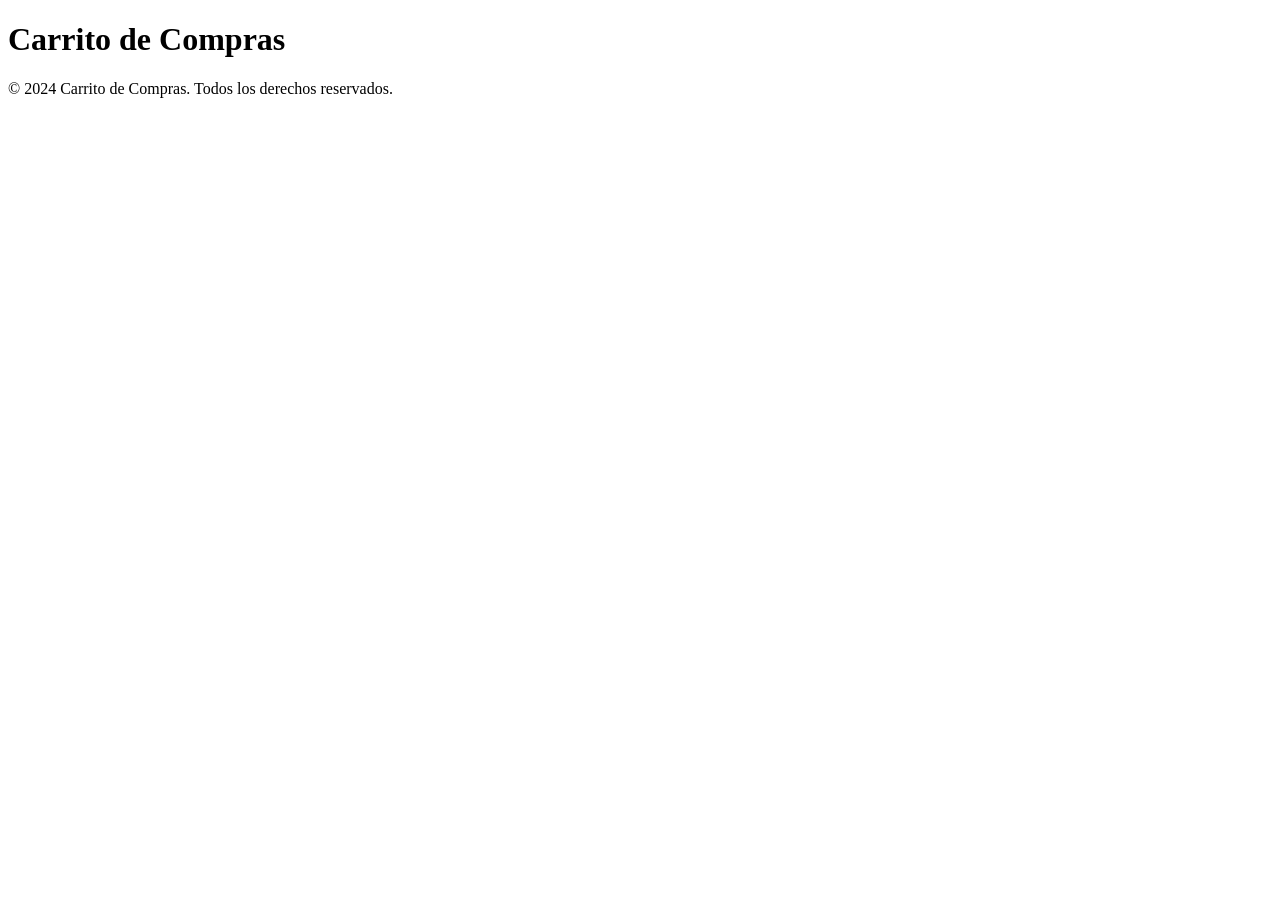
==== docs/index.html @ 4e1166ee "Rename carrito.html to index.html" ====
<!DOCTYPE html>
<html lang="en">
<head>
    <meta charset="UTF-8">
    <meta http-equiv="X-UA-Compatible" content="IE=edge">
    <meta name="viewport" content="width=device-width, initial-scale=1.0">
    <title>Carrito de Compras</title>
    <link rel="stylesheet" href="carrito.css">
</head>
<body>
    <header>
        <h1>Carrito de Compras</h1>
    </header>
</body>
<footer>
    <p>&copy; 2024 Carrito de Compras. Todos los derechos reservados.</p>
</footer>
</html>
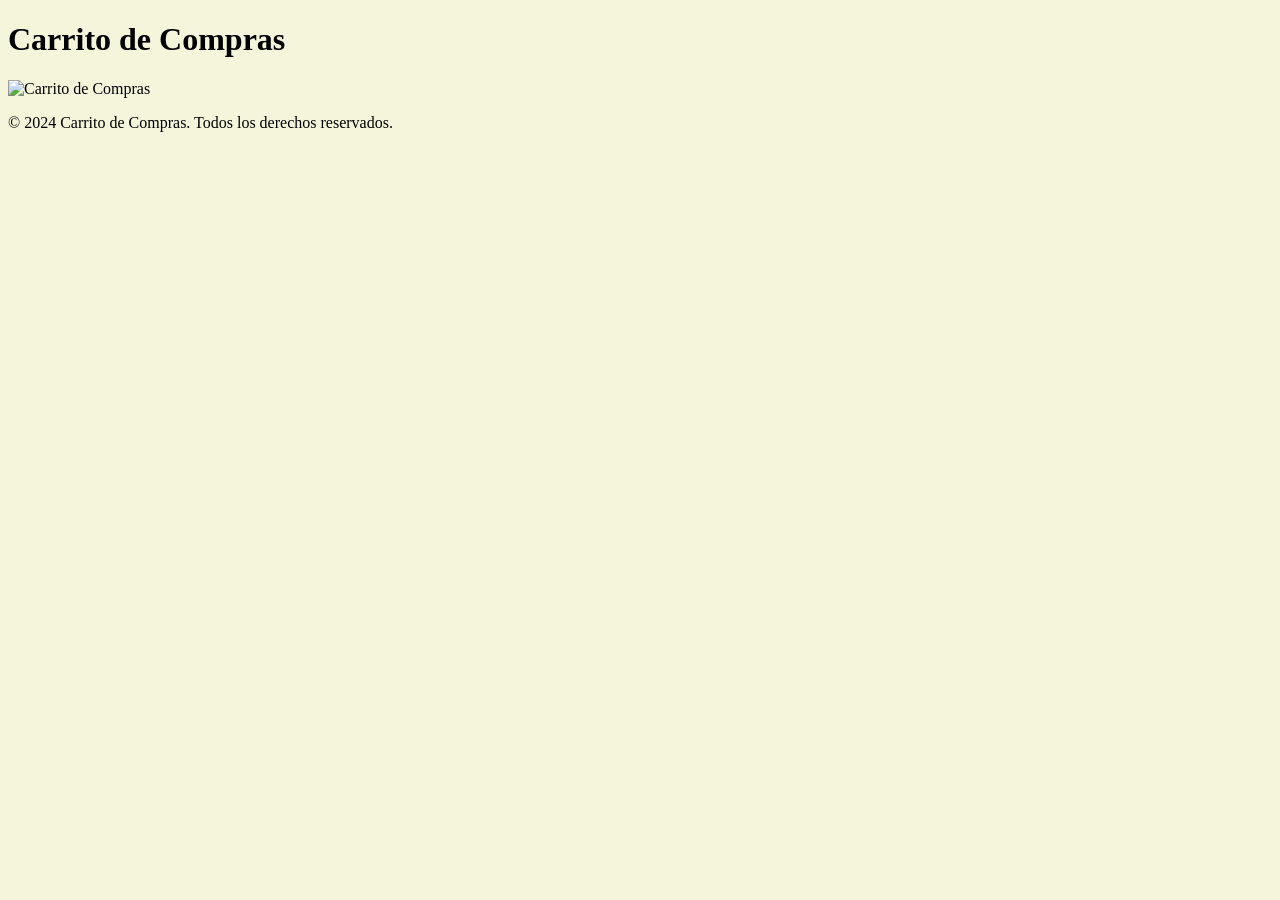
==== commit 1feb885a: "Rename carrito.html to index.html" ====
--- a/docs/index.html
+++ b/docs/index.html
@@ -4,6 +4,7 @@
     <meta charset="UTF-8">
     <meta http-equiv="X-UA-Compatible" content="IE=edge">
     <meta name="viewport" content="width=device-width, initial-scale=1.0">
+    <link rel="stylesheet" href="style.css">
     <title>Carrito de Compras</title>
     <link rel="stylesheet" href="carrito.css">
 </head>
@@ -11,6 +12,9 @@
     <header>
         <h1>Carrito de Compras</h1>
     </header>
+    <p></p>
+    <img src="carrito.png" alt="Carrito de Compras"> <!--incluyo width y height !-->
+
 </body>
 <footer>
     <p>&copy; 2024 Carrito de Compras. Todos los derechos reservados.</p>
--- a/docs/style.css
+++ b/docs/style.css
@@ -0,0 +1,8 @@
+body
+{
+  background:beige;
+}
+title
+{
+  color:green;
+}
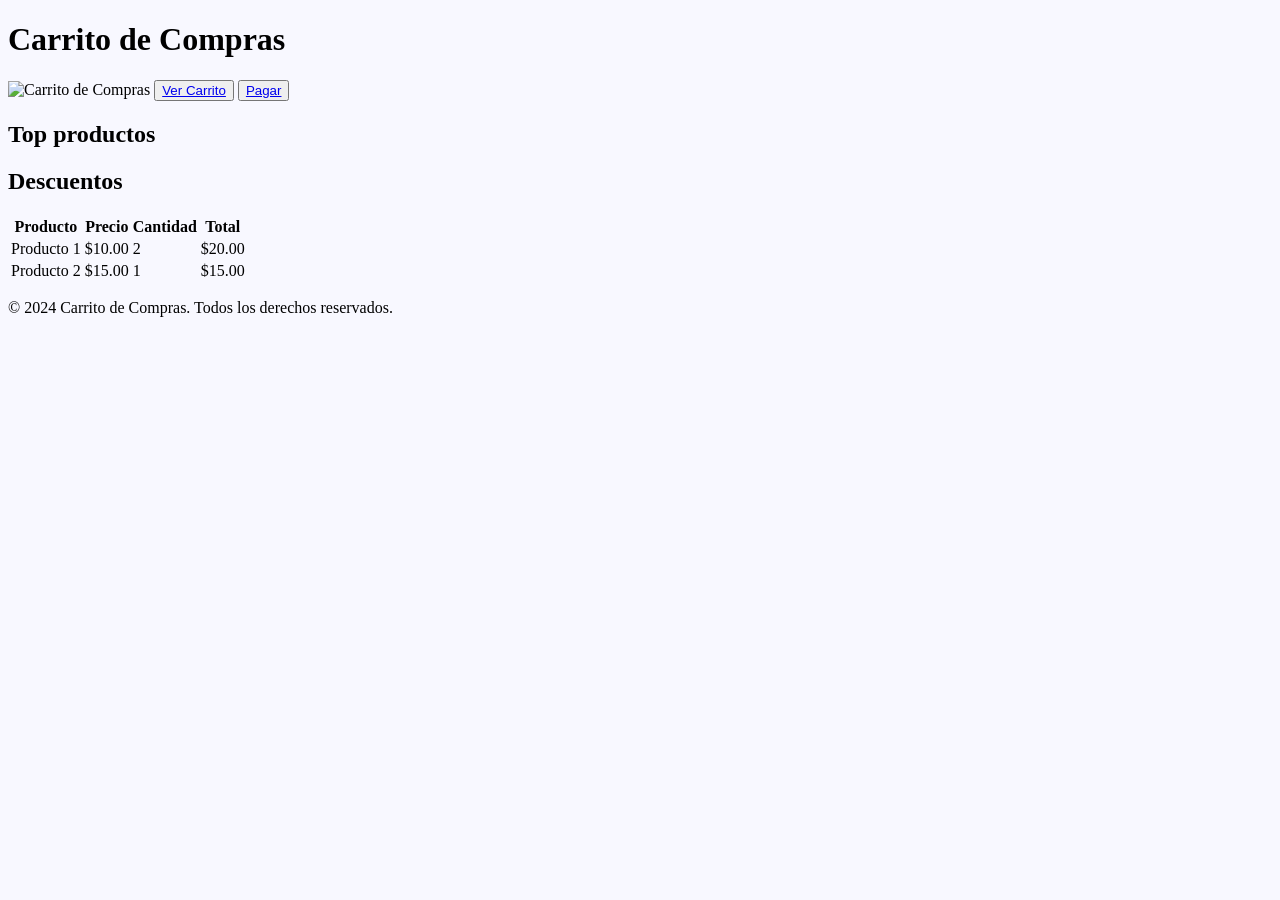
==== commit 030e2aff: "tres paginas y formulario  y tabla" ====
--- a/docs/index.html
+++ b/docs/index.html
@@ -15,6 +15,39 @@
     <p></p>
     <img src="carrito.png" alt="Carrito de Compras"> <!--incluyo width y height !-->
 
+    <button class="btn">
+        <a href="carrito.html">Ver Carrito</a>
+    </button>
+
+    <button class = "btn">
+        <a href="compra.html">Pagar</a>
+    </button>
+
+    <h2>Top productos</h2>
+
+    <h2>Descuentos</h2>
+    <table>
+        <tr>
+            <th>Producto</th>
+            <th>Precio</th>
+            <th>Cantidad</th>
+            <th>Total</th>
+        </tr>
+        <tr>
+            <td>Producto 1</td>
+            <td>$10.00</td>
+            <td>2</td>
+            <td>$20.00</td>
+        </tr>
+        <tr>
+            <td>Producto 2</td>
+            <td>$15.00</td>
+            <td>1</td>
+            <td>$15.00</td>
+        </tr>
+        <!-- Agrega más productos según sea necesario -->
+    </table>
+
 </body>
 <footer>
     <p>&copy; 2024 Carrito de Compras. Todos los derechos reservados.</p>
--- a/docs/style.css
+++ b/docs/style.css
@@ -1,8 +1,8 @@
 body
 {
-  background:beige;
+  background:#F8F8FF;
 }
 title
 {
-  color:green;
+  color:#000080;
 }
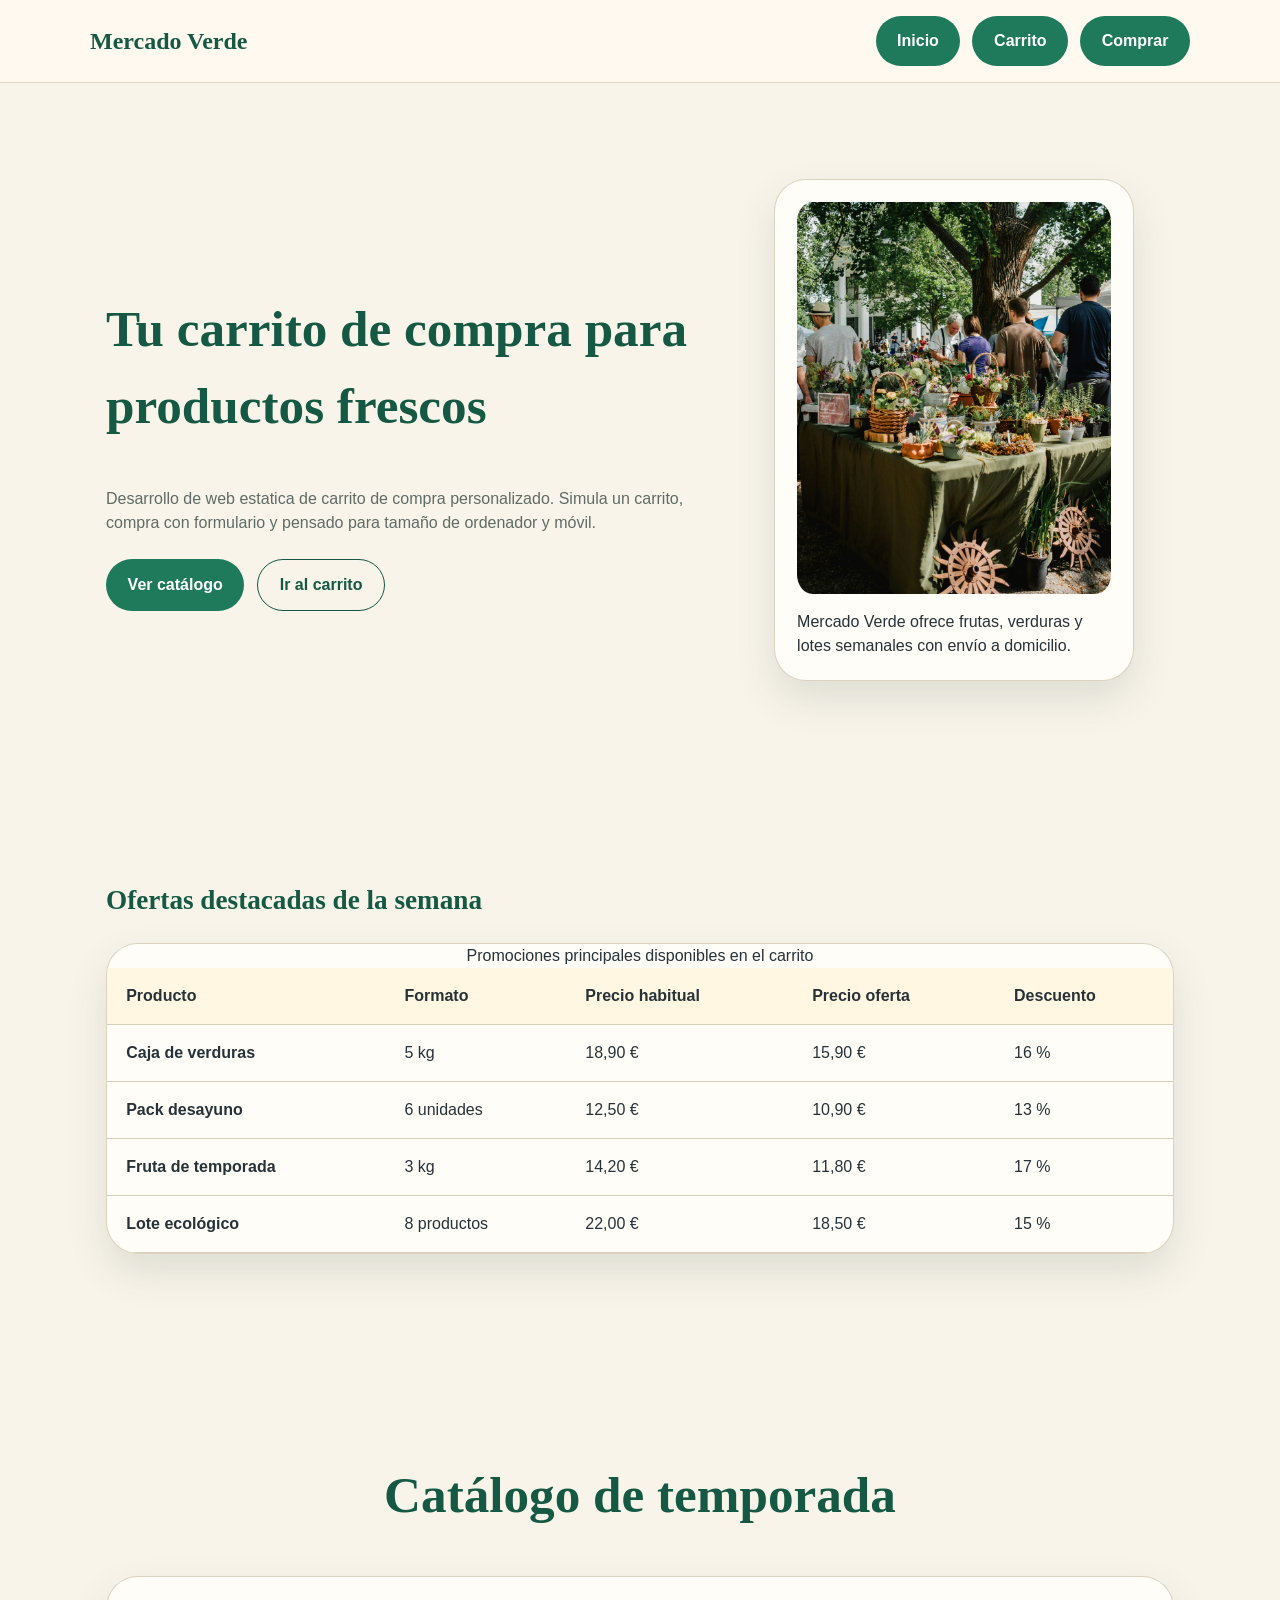
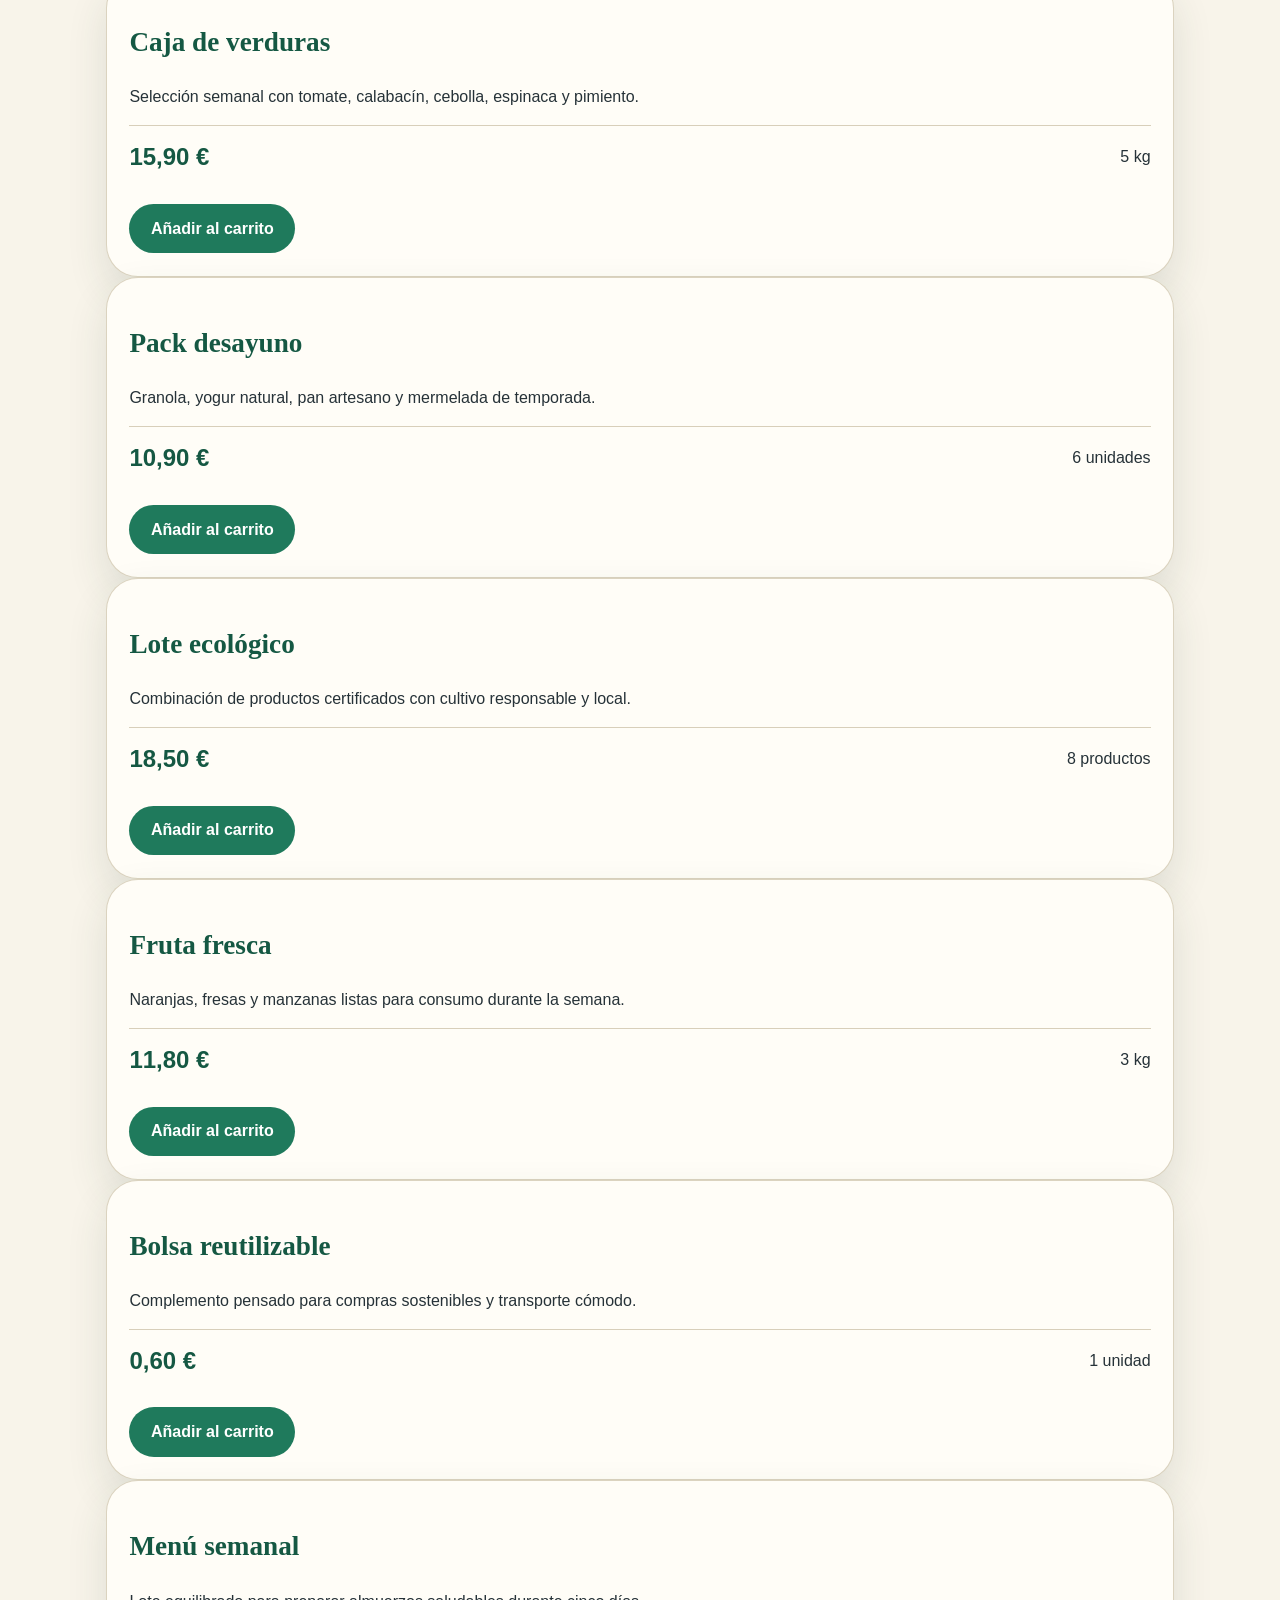
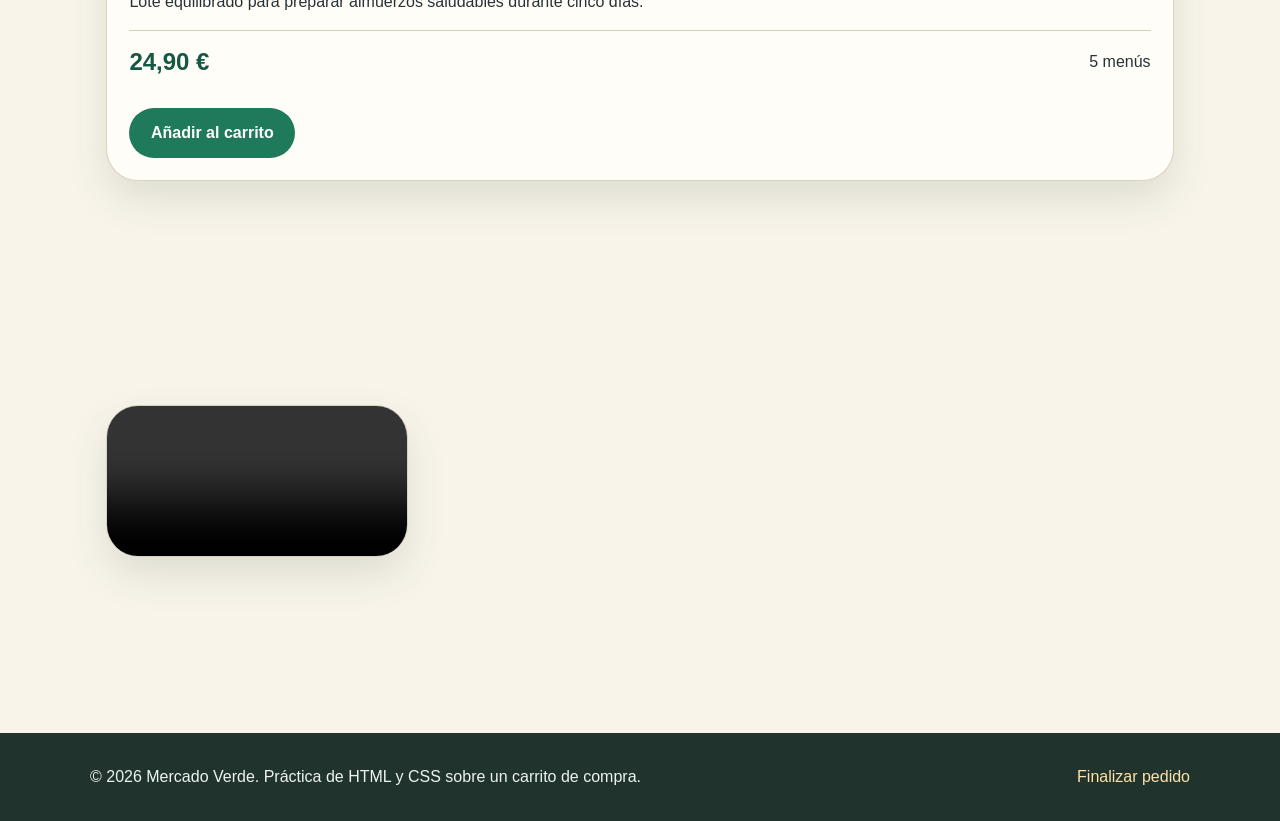
==== commit 91beba22: "Actualizando commits sin video pesado" ====
--- a/docs/index.html
+++ b/docs/index.html
@@ -1,55 +1,186 @@
 <!DOCTYPE html>
-<html lang="en">
+<html lang="es">
+
 <head>
     <meta charset="UTF-8">
-    <meta http-equiv="X-UA-Compatible" content="IE=edge">
     <meta name="viewport" content="width=device-width, initial-scale=1.0">
+    <title>Mercado Verde | Inicio</title>
     <link rel="stylesheet" href="style.css">
-    <title>Carrito de Compras</title>
-    <link rel="stylesheet" href="carrito.css">
 </head>
+
 <body>
-    <header>
-        <h1>Carrito de Compras</h1>
+    <header class="site-header">
+        <div class="container header-inner">
+            <a class="brand" href="index.html">Mercado Verde</a>
+            <nav aria-label="Principal">
+                <ul class="nav-list">
+                    <li><a aria-current="page" href="index.html">Inicio</a></li>
+                    <li><a href="carrito.html">Carrito</a></li>
+                    <li><a href="compra.html">Comprar</a></li>
+                </ul>
+            </nav>
+        </div>
     </header>
-    <p></p>
-    <img src="carrito.png" alt="Carrito de Compras"> <!--incluyo width y height !-->
 
-    <button class="btn">
-        <a href="carrito.html">Ver Carrito</a>
-    </button>
+    <main>
+        <section class="section">
+            <div class="container section-grid">
+                <div>
+                    <h1>Tu carrito de compra para productos frescos</h1>
+                    <p class="section-intro">Desarrollo de web estatica de carrito de compra personalizado. Simula un
+                        carrito, compra con formulario y pensado para tamaño de ordenador y móvil. </p>
+                    <div class="actions">
+                        <a class="button" href="catalogo.html">Ver catálogo</a>
+                        <a class="button button-secondary" href="carrito.html">Ir al carrito</a>
+                    </div>
+                </div>
+                <figure class="media-card">
+                    <img src="media/mercado.jpg"
+                        alt="Ilustración de una tienda con bolsas de compra y productos frescos.">
+                    <figcaption>Mercado Verde ofrece frutas, verduras y lotes semanales con envío a domicilio.
+                    </figcaption>
+                </figure>
+            </div>
+        </section>
+    </main>
 
-    <button class = "btn">
-        <a href="compra.html">Pagar</a>
-    </button>
+    <main>
+        <section class="section">
+            <div class="container">
+                <h2>Ofertas destacadas de la semana</h2>
+                <div class="table-div">
+                    <table>
+                        <caption>Promociones principales disponibles en el carrito</caption>
+                        <thead>
+                            <tr>
+                                <th scope="col">Producto</th>
+                                <th scope="col">Formato</th>
+                                <th scope="col">Precio habitual</th>
+                                <th scope="col">Precio oferta</th>
+                                <th scope="col">Descuento</th>
+                            </tr>
+                        </thead>
+                        <tbody>
+                            <tr>
+                                <th scope="row">Caja de verduras</th>
+                                <td>5 kg</td>
+                                <td>18,90 €</td>
+                                <td>15,90 €</td>
+                                <td>16 %</td>
+                            </tr>
+                            <tr>
+                                <th scope="row">Pack desayuno</th>
+                                <td>6 unidades</td>
+                                <td>12,50 €</td>
+                                <td>10,90 €</td>
+                                <td>13 %</td>
+                            </tr>
+                            <tr>
+                                <th scope="row">Fruta de temporada</th>
+                                <td>3 kg</td>
+                                <td>14,20 €</td>
+                                <td>11,80 €</td>
+                                <td>17 %</td>
+                            </tr>
+                            <tr>
+                                <th scope="row">Lote ecológico</th>
+                                <td>8 productos</td>
+                                <td>22,00 €</td>
+                                <td>18,50 €</td>
+                                <td>15 %</td>
+                            </tr>
+                        </tbody>
+                    </table>
+                </div>
+            </div>
+        </section>
+    </main>
+    <main class="section">
+        <section>
+            <div class="container">
+                <h1 style="text-align: center;">Catálogo de temporada</h1>
+                <section class="product-grid" aria-label="Listado de productos">
+                    <article class="product-card">
+                        <h2>Caja de verduras</h2>
+                        <p>Selección semanal con tomate, calabacín, cebolla, espinaca y pimiento.</p>
+                        <div class="price-div">
+                            <span class="price">15,90 €</span>
+                            <span>5 kg</span>
+                        </div>
+                        <a class="button" href="carrito.html">Añadir al carrito</a>
+                    </article>
 
-    <h2>Top productos</h2>
+                    <article class="product-card">
+                        <h2>Pack desayuno</h2>
+                        <p>Granola, yogur natural, pan artesano y mermelada de temporada.</p>
+                        <div class="price-div">
+                            <span class="price">10,90 €</span>
+                            <span>6 unidades</span>
+                        </div>
+                        <a class="button" href="carrito.html">Añadir al carrito</a>
+                    </article>
 
-    <h2>Descuentos</h2>
-    <table>
-        <tr>
-            <th>Producto</th>
-            <th>Precio</th>
-            <th>Cantidad</th>
-            <th>Total</th>
-        </tr>
-        <tr>
-            <td>Producto 1</td>
-            <td>$10.00</td>
-            <td>2</td>
-            <td>$20.00</td>
-        </tr>
-        <tr>
-            <td>Producto 2</td>
-            <td>$15.00</td>
-            <td>1</td>
-            <td>$15.00</td>
-        </tr>
-        <!-- Agrega más productos según sea necesario -->
-    </table>
+                    <article class="product-card">
+                        <h2>Lote ecológico</h2>
+                        <p>Combinación de productos certificados con cultivo responsable y local.</p>
+                        <div class="price-div">
+                            <span class="price">18,50 €</span>
+                            <span>8 productos</span>
+                        </div>
+                        <a class="button" href="carrito.html">Añadir al carrito</a>
+                    </article>
+
+                    <article class="product-card">
+                        <h2>Fruta fresca</h2>
+                        <p>Naranjas, fresas y manzanas listas para consumo durante la semana.</p>
+                        <div class="price-div">
+                            <span class="price">11,80 €</span>
+                            <span>3 kg</span>
+                        </div>
+                        <a class="button" href="carrito.html">Añadir al carrito</a>
+                    </article>
+
+                    <article class="product-card">
+                        <h2>Bolsa reutilizable</h2>
+                        <p>Complemento pensado para compras sostenibles y transporte cómodo.</p>
+                        <div class="price-div">
+                            <span class="price">0,60 €</span>
+                            <span>1 unidad</span>
+                        </div>
+                        <a class="button" href="carrito.html">Añadir al carrito</a>
+                    </article>
+
+                    <article class="product-card">
+                        <h2>Menú semanal</h2>
+                        <p>Lote equilibrado para preparar almuerzos saludables durante cinco días.</p>
+                        <div class="price-div">
+                            <span class="price">24,90 €</span>
+                            <span>5 menús</span>
+                        </div>
+                        <a class="button" href="carrito.html">Añadir al carrito</a>
+                    </article>
+                </section>
+            </div>
+        </section>
+    </main>
+
+    <main class="section">
+        <section class="section">
+            <div class="container">
+                <video class="video-principal" controls muted preload="metadata">
+                    <source src="media/campo.mp4" type="video/mp4">
+                    Tu navegador no puede reproducir este vídeo.
+                </video>
+            </div>
+        </section>
+    </main>
 
 </body>
-<footer>
-    <p>&copy; 2024 Carrito de Compras. Todos los derechos reservados.</p>
+<footer class="site-footer">
+    <div class="container footer-inner">
+        <p>&copy; 2026 Mercado Verde. Práctica de HTML y CSS sobre un carrito de compra.</p>
+        <a href="compra.html">Finalizar pedido</a>
+    </div>
 </footer>
-</html>
+
+</html>
--- a/docs/style.css
+++ b/docs/style.css
@@ -1,8 +1,275 @@
-body
-{
-  background:#F8F8FF;
-}
-title
-{
-  color:#000080;
-}+:root {
+  --base: 1rem;
+  --radius: 2rem;
+  --bg: #f8f4ea;
+  --white: #fffdf7;
+  --text: #263238;
+  --primary: #1f7a5c;
+  --primary-dark: #155843;
+  --border: #d8cfba;
+  --shadow: 0 1.125rem 2.5rem rgba(44, 62, 52, 0.12);
+}
+
+* { box-sizing: border-box; }
+
+body {
+  margin: 0;
+  font-family: "Trebuchet MS", sans-serif;
+  color: var(--text);
+  background: var(--bg);
+  line-height: 1.5;
+}
+
+img, video {
+  display: block;
+  max-width: 100%;
+  border-radius: 5%;
+}
+
+a { color: inherit; text-decoration: none; }
+a:hover { text-decoration: underline; }
+
+.container {
+  max-width: 68.75rem;
+  margin: 0 auto;
+  padding: 1rem;
+}
+
+h1, h2, h3 {
+  font-family: Georgia, serif;
+  color: var(--primary-dark);
+}
+
+h1 { font-size: clamp(2.3rem, 4vw, 4.3rem); }
+h2 { font-size: clamp(1.7rem, 2vw, 2.4rem); }
+h3 { font-size: 1.3rem; }
+
+.section-intro { max-width: 65ch; color: #5f6b65; }
+
+/* Header */
+.site-header {
+  position: sticky;
+  top: 0;
+  background: rgba(255, 250, 240, 0.9);
+  border-bottom: 0.0625rem solid rgba(216, 207, 186, 0.8);
+}
+
+.header-inner, .footer-inner {
+  display: flex;
+  justify-content: space-between;
+  align-items: center;
+  gap: 1rem;
+  padding: 1rem 0;
+}
+
+.brand {
+  font-family: Georgia, serif;
+  font-size: 1.5rem;
+  font-weight: 700;
+  color: var(--primary-dark);
+}
+
+.nav-list {
+  display: flex;
+  gap: 0.75rem;
+  list-style: none;
+  margin: 0;
+  padding: 0;
+}
+
+.nav-list a {
+  padding: 0.65rem 1rem;
+  border-radius: 62.4375rem;
+  background: transparent;
+  transition: 0.2s ease;
+}
+
+.nav-list a:hover,
+.nav-list a[aria-current="page"] {
+  background: var(--primary);
+  color: #fff;
+}
+
+/* Grid */
+.section { padding: 4rem 0; }
+.section-grid, .checkout-grid {
+  display: grid;
+  gap: 2rem;
+}
+
+.section-grid { grid-template-columns: 1.15fr 0.85fr; align-items: center; }
+.checkout-grid { grid-template-columns: repeat(2, 1fr); }
+.product-grid { grid-template-columns: repeat(3, 1fr); gap: 1.2rem; }
+
+.media-card{
+    display: flex;
+    flex-direction: column;
+    gap: 1rem;
+}
+
+/* Botones */
+.button, .nav-list a {
+  display: inline-flex;
+  align-items: center;
+  justify-content: center;
+  min-height: 3rem;
+  padding: 0.8rem 1.35rem;
+  border-radius: 62.4375rem;
+  border: none;
+  background: var(--primary);
+  color: #fff;
+  font-weight: 700;
+  cursor: pointer;
+  transition: 0.2s ease;
+}
+
+.button:hover { background: var(--primary-dark); }
+
+.button-secondary {
+  background: transparent;
+  color: var(--primary-dark);
+  border: 0.0625rem solid var(--primary-dark);
+}
+
+.button-secondary:hover { color: #fff; }
+
+/* Tarjetas */
+.media-card, .summary-card, .product-card, .checkout-form {
+  background: var(--white);
+  border: 0.0625rem solid rgba(216, 207, 186, 0.9);
+  border-radius: var(--radius);
+  box-shadow: var(--shadow);
+  padding: 1.4rem;
+}
+
+.price { font-size: 1.5rem; font-weight: 700; color: var(--primary-dark); }
+
+.price-div, .price-line {
+  display: flex;
+  justify-content: space-between;
+  align-items: center;
+  gap: 1rem;
+  margin: 1rem 0;
+  padding: 0.8rem 0;
+  border-top: 0.0625rem solid var(--border);
+}
+
+.price-total {
+  font-size: 1.3rem;
+  font-weight: 700;
+  color: var(--primary-dark);
+  margin-top: 1.5rem;
+}
+
+.summary-list {
+  list-style: none;
+  padding: 0;
+  margin: 0 0 1.5rem;
+}
+
+/* Tablas */
+table {
+  width: 100%;
+  border-collapse: collapse;
+}
+
+.table-div {
+  overflow-x: auto;
+  background: var(--white);
+  border: 0.0625rem solid rgba(216, 207, 186, 0.9);
+  border-radius: var(--radius);
+  box-shadow: var(--shadow);
+}
+
+th, td {
+  padding: 1rem 1.2rem;
+  text-align: left;
+  border-bottom: 0.0625rem solid var(--border);
+}
+
+thead th, tfoot th, tfoot td { background: rgba(255, 246, 218, 0.75); }
+
+/* Formulario */
+fieldset {
+  margin: 0 0 1.25rem;
+  padding: 1rem;
+  border: 0.0625rem solid var(--border);
+  border-radius: 1rem;
+}
+
+label {
+  display: block;
+  margin: 0.7rem 0 0.35rem;
+  font-weight: 700;
+}
+
+input, select, textarea {
+  width: 100%;
+  padding: 0.6rem;
+  border: 0.0625rem solid #b8b09d;
+  border-radius: 0.875rem;
+}
+
+input:focus, select:focus, textarea:focus {
+  outline: 0.1875rem solid rgba(31, 122, 92, 0.18);
+  border-color: var(--primary);
+}
+
+.option-row {
+  display: flex;
+  align-items: center;
+  gap: 0.7rem;
+  margin-top: 0.75rem;
+}
+
+.option-row input { width: auto; }
+.option-row label { margin: 0; font-weight: 400; }
+
+/* Acciones */
+.actions {
+  display: flex;
+  gap: 0.8rem;
+  margin-top: 1.5rem;
+}
+
+/* Video */
+.video-principal {
+  border: 0.0625rem solid rgba(216, 207, 186, 0.9);
+  border-radius: var(--radius);
+  box-shadow: var(--shadow);
+  overflow: hidden;
+}
+
+/* Tablas (sección) */
+.table-section {
+  display: grid;
+}
+
+/* Footer */
+.site-footer {
+  margin-top: 2rem;
+  background: #20332c;
+  color: #eef3ef;
+}
+
+.site-footer a { color: #ffe2a8; }
+
+/* Responsive */
+@media (max-width: 56.25rem) {
+  .section-grid, .checkout-grid, .product-grid {
+    grid-template-columns: 1fr;
+  }
+  .header-inner, .footer-inner {
+    flex-direction: column;
+    align-items: flex-start;
+  }
+}
+
+@media (max-width: 40rem) {
+  .section { padding: 3rem 0; }
+  h1 { font-size: 2.2rem; }
+  .nav-list { gap: 0.5rem; }
+  .nav-list a, .button {
+    width: 100%;
+  }
+}
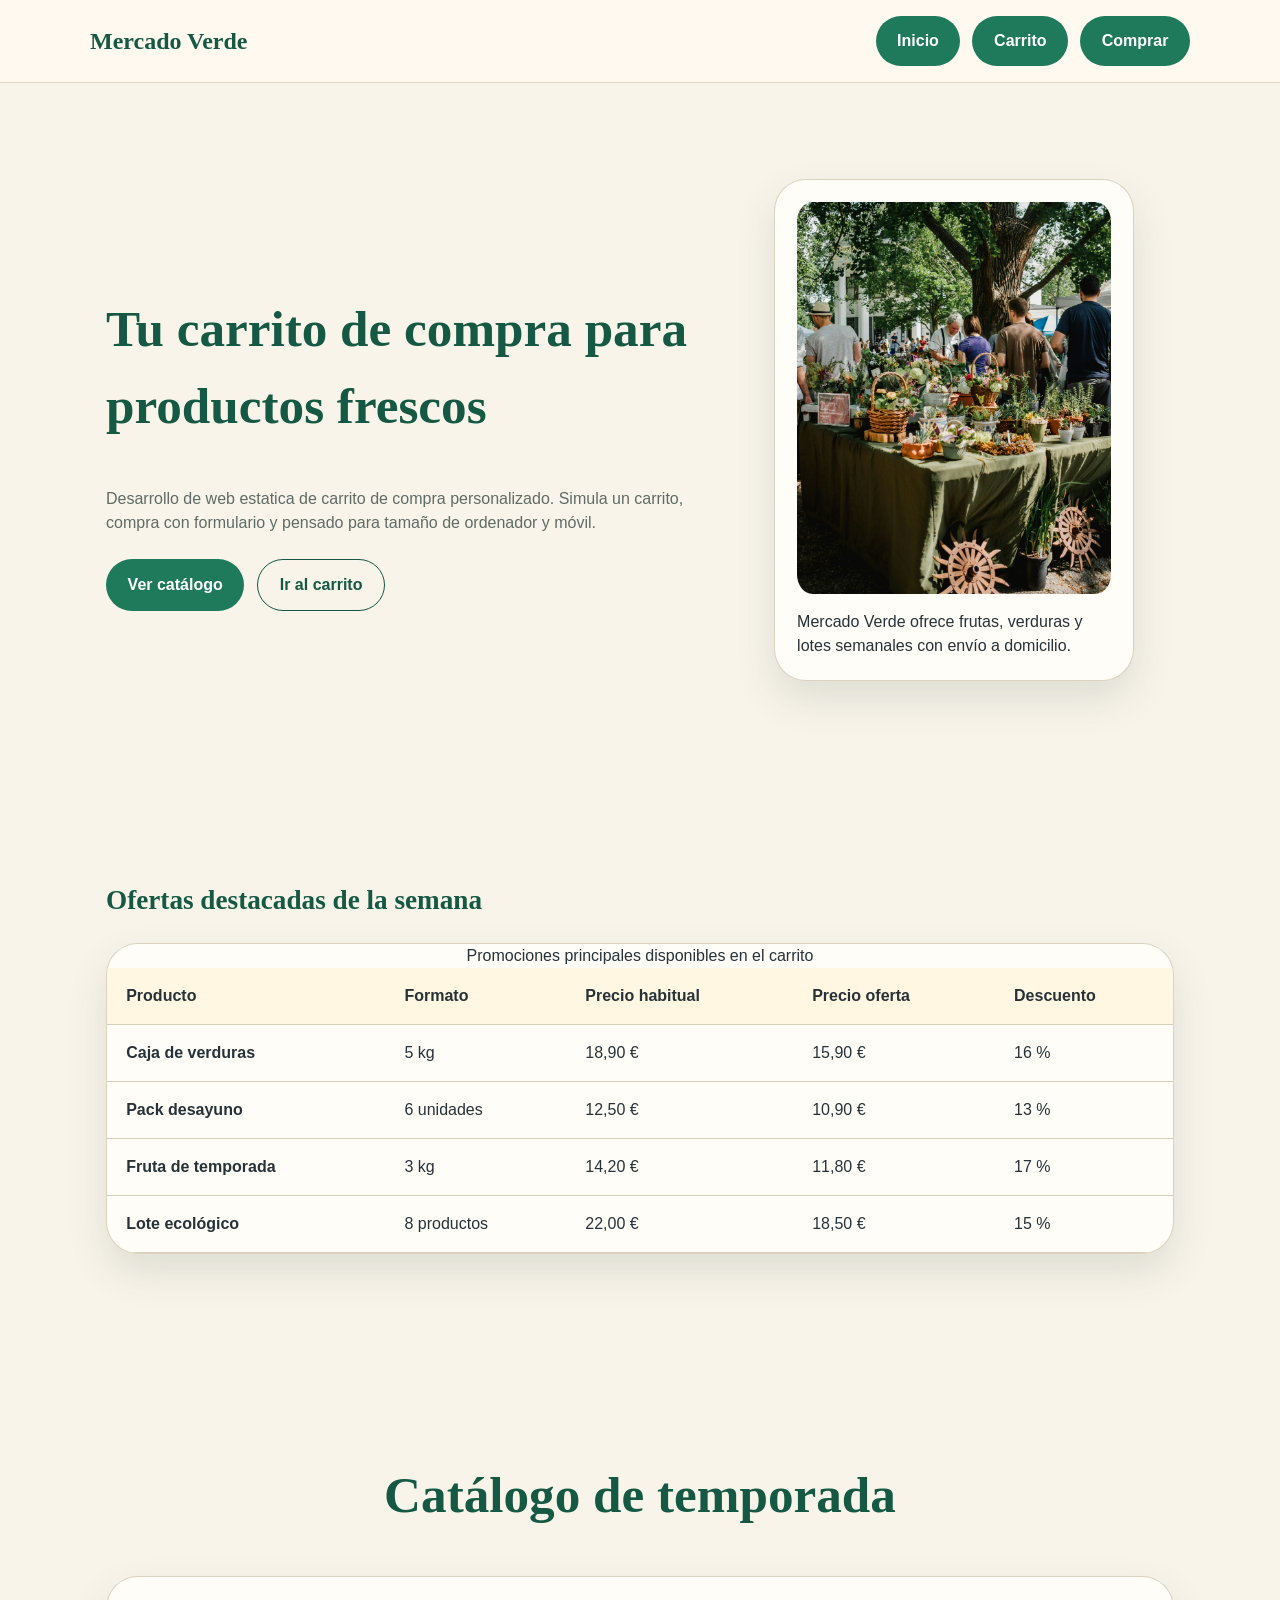
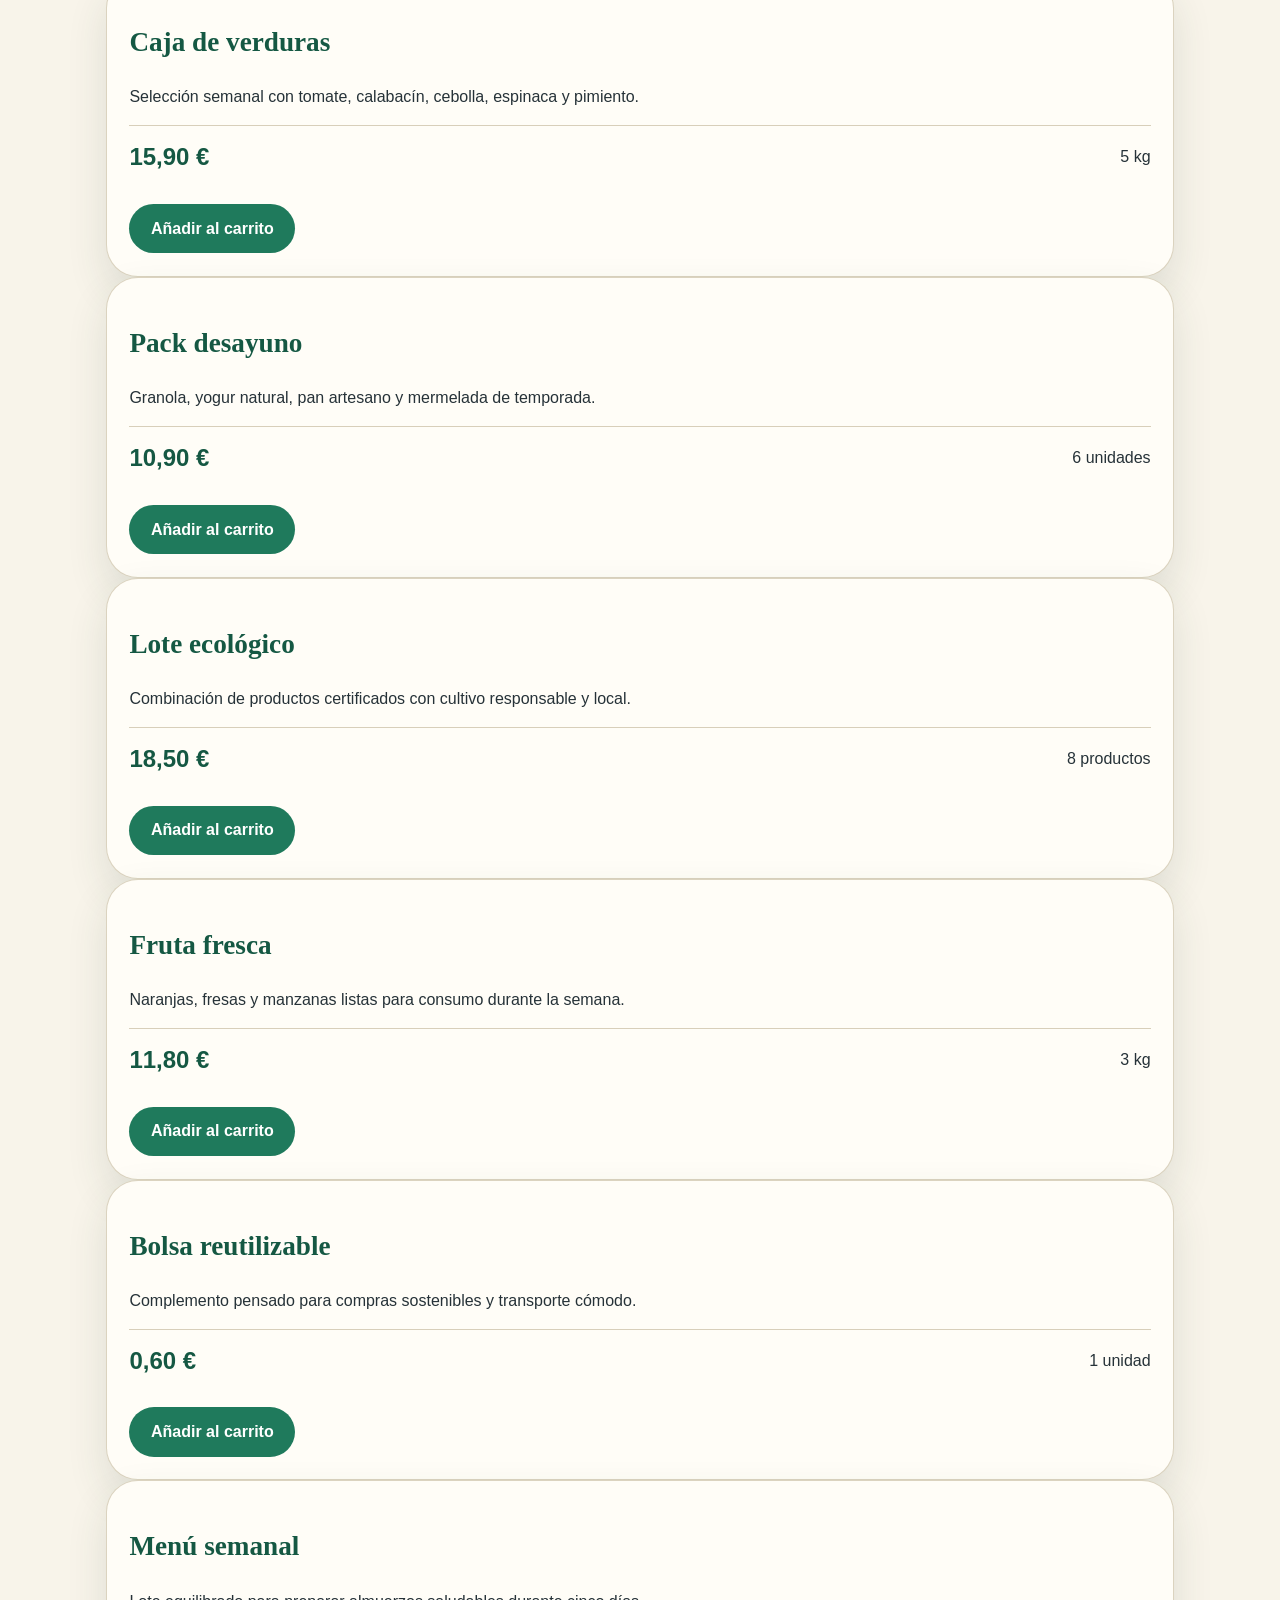
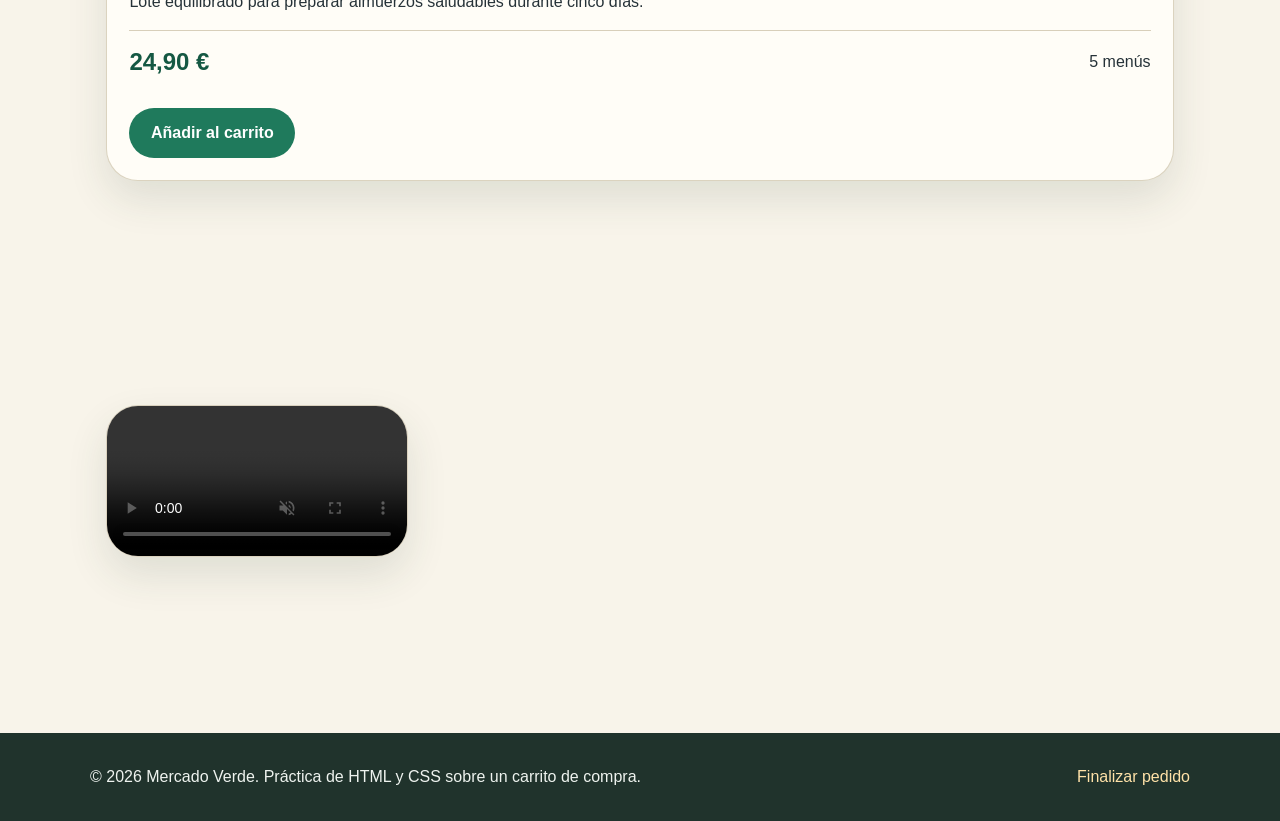
==== commit 558899e8: "añadir video" ====
--- a/docs/index.html
+++ b/docs/index.html
@@ -168,7 +168,7 @@
         <section class="section">
             <div class="container">
                 <video class="video-principal" controls muted preload="metadata">
-                    <source src="media/campo.mp4" type="video/mp4">
+                    <source src="media/campo_compressed.mp4" type="video/mp4">
                     Tu navegador no puede reproducir este vídeo.
                 </video>
             </div>
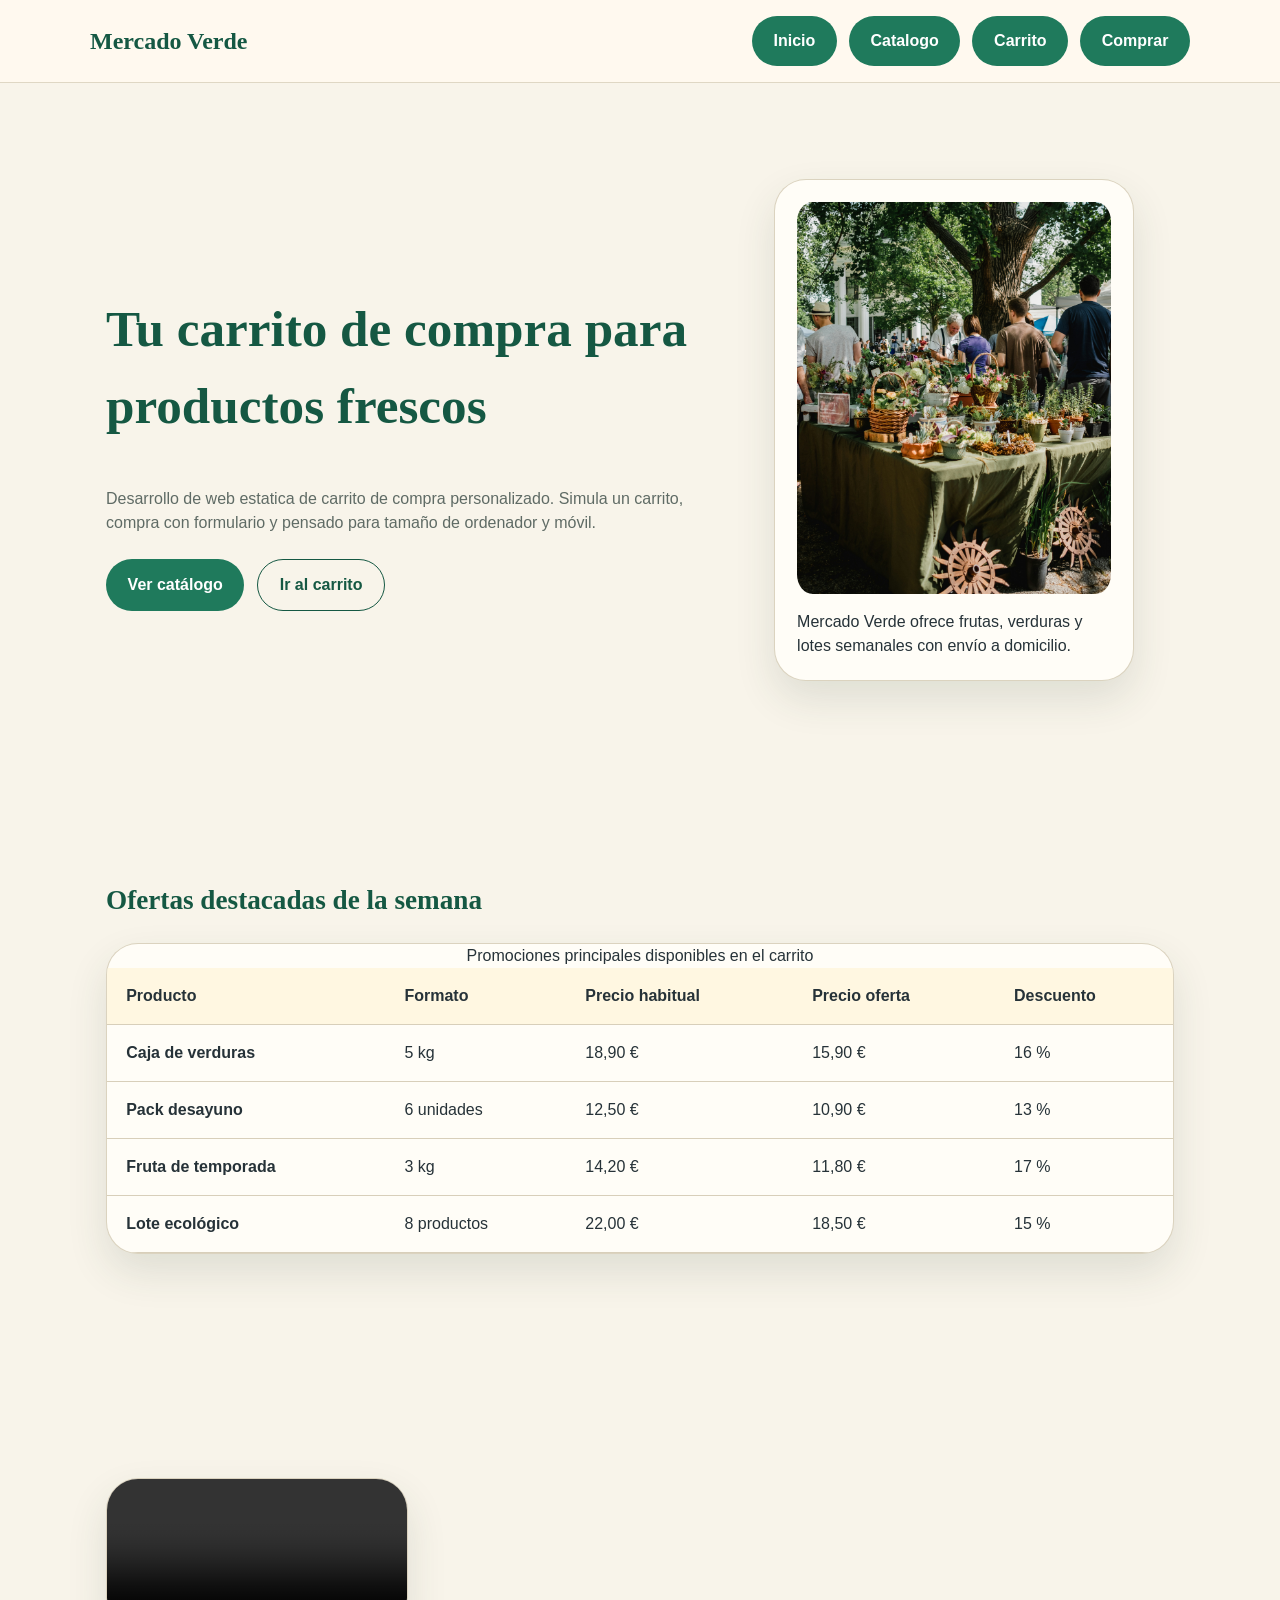
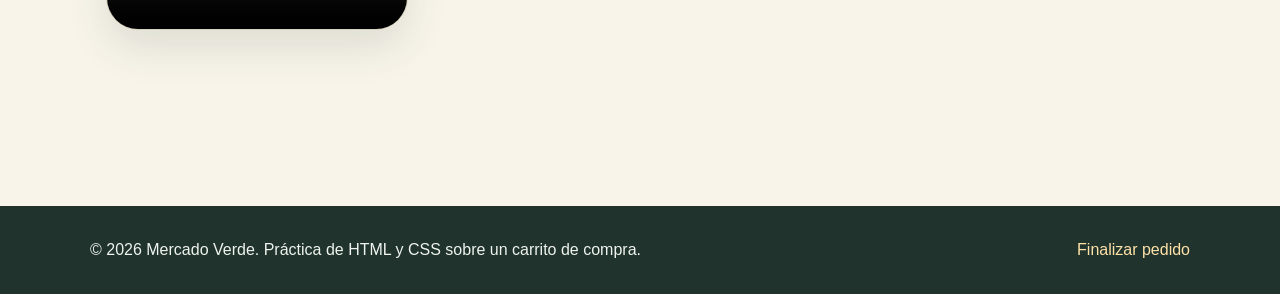
==== commit b3def8d3: "añadir cuarta ventana" ====
--- a/docs/index.html
+++ b/docs/index.html
@@ -15,6 +15,7 @@
             <nav aria-label="Principal">
                 <ul class="nav-list">
                     <li><a aria-current="page" href="index.html">Inicio</a></li>
+                    <li><a href="catalogo.html">Catalogo</a></li>
                     <li><a href="carrito.html">Carrito</a></li>
                     <li><a href="compra.html">Comprar</a></li>
                 </ul>
@@ -95,75 +96,7 @@
             </div>
         </section>
     </main>
-    <main class="section">
-        <section>
-            <div class="container">
-                <h1 style="text-align: center;">Catálogo de temporada</h1>
-                <section class="product-grid" aria-label="Listado de productos">
-                    <article class="product-card">
-                        <h2>Caja de verduras</h2>
-                        <p>Selección semanal con tomate, calabacín, cebolla, espinaca y pimiento.</p>
-                        <div class="price-div">
-                            <span class="price">15,90 €</span>
-                            <span>5 kg</span>
-                        </div>
-                        <a class="button" href="carrito.html">Añadir al carrito</a>
-                    </article>
-
-                    <article class="product-card">
-                        <h2>Pack desayuno</h2>
-                        <p>Granola, yogur natural, pan artesano y mermelada de temporada.</p>
-                        <div class="price-div">
-                            <span class="price">10,90 €</span>
-                            <span>6 unidades</span>
-                        </div>
-                        <a class="button" href="carrito.html">Añadir al carrito</a>
-                    </article>
-
-                    <article class="product-card">
-                        <h2>Lote ecológico</h2>
-                        <p>Combinación de productos certificados con cultivo responsable y local.</p>
-                        <div class="price-div">
-                            <span class="price">18,50 €</span>
-                            <span>8 productos</span>
-                        </div>
-                        <a class="button" href="carrito.html">Añadir al carrito</a>
-                    </article>
-
-                    <article class="product-card">
-                        <h2>Fruta fresca</h2>
-                        <p>Naranjas, fresas y manzanas listas para consumo durante la semana.</p>
-                        <div class="price-div">
-                            <span class="price">11,80 €</span>
-                            <span>3 kg</span>
-                        </div>
-                        <a class="button" href="carrito.html">Añadir al carrito</a>
-                    </article>
-
-                    <article class="product-card">
-                        <h2>Bolsa reutilizable</h2>
-                        <p>Complemento pensado para compras sostenibles y transporte cómodo.</p>
-                        <div class="price-div">
-                            <span class="price">0,60 €</span>
-                            <span>1 unidad</span>
-                        </div>
-                        <a class="button" href="carrito.html">Añadir al carrito</a>
-                    </article>
-
-                    <article class="product-card">
-                        <h2>Menú semanal</h2>
-                        <p>Lote equilibrado para preparar almuerzos saludables durante cinco días.</p>
-                        <div class="price-div">
-                            <span class="price">24,90 €</span>
-                            <span>5 menús</span>
-                        </div>
-                        <a class="button" href="carrito.html">Añadir al carrito</a>
-                    </article>
-                </section>
-            </div>
-        </section>
-    </main>
-
+    
     <main class="section">
         <section class="section">
             <div class="container">
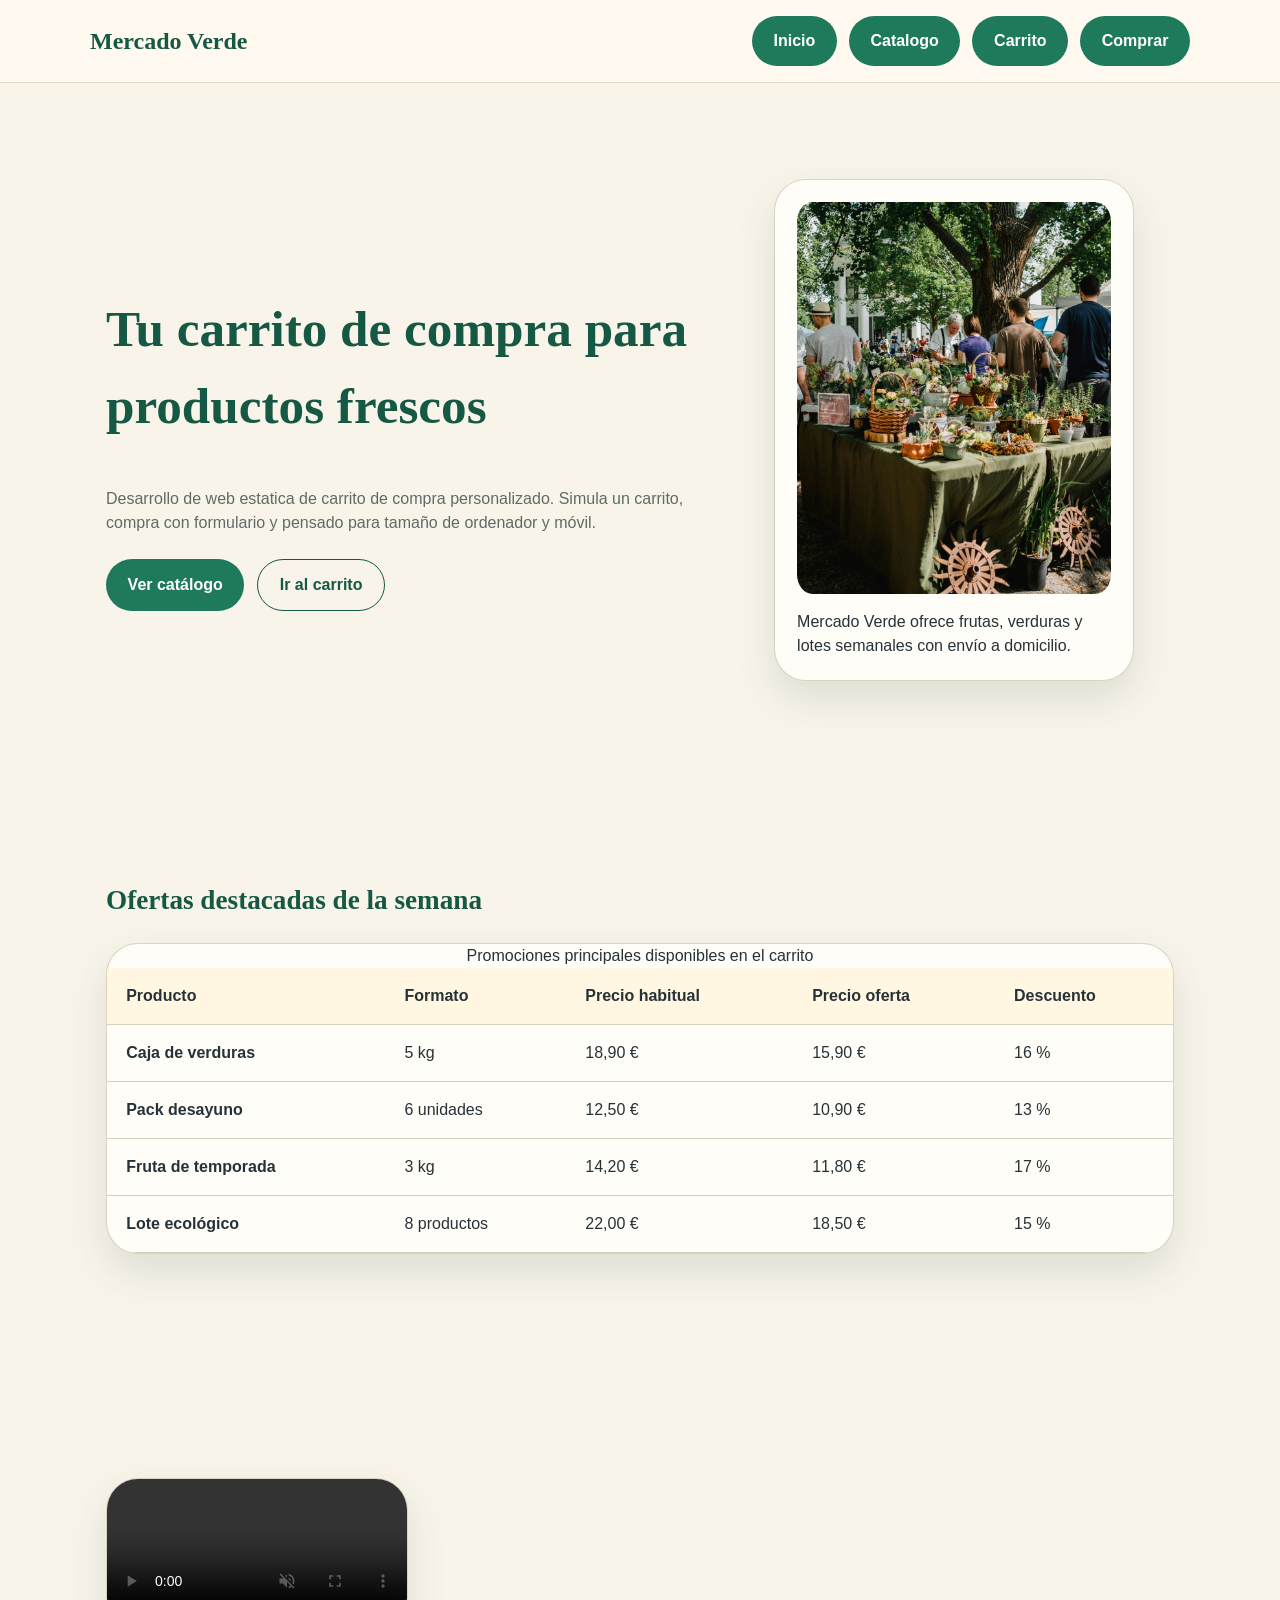
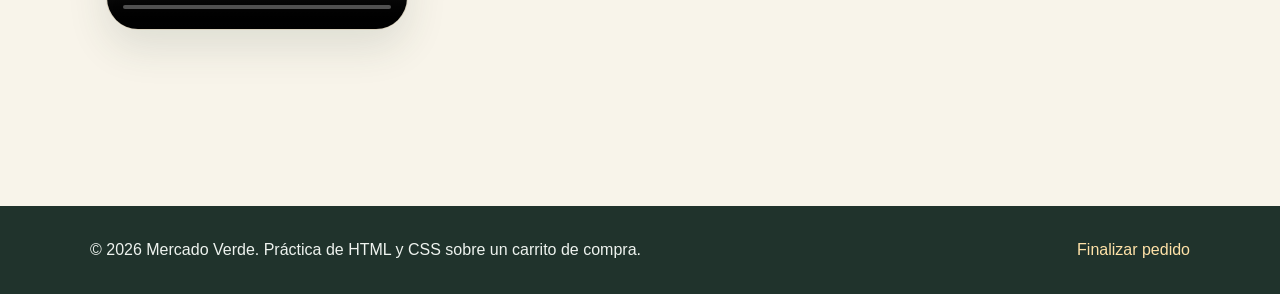
==== commit 5b1ddc9e: "p5 hecha y funciona" ====
--- a/docs/index.html
+++ b/docs/index.html
@@ -107,8 +107,9 @@
             </div>
         </section>
     </main>
+    <script src="script.js"></script>
+</body>
 
-</body>
 <footer class="site-footer">
     <div class="container footer-inner">
         <p>&copy; 2026 Mercado Verde. Práctica de HTML y CSS sobre un carrito de compra.</p>
